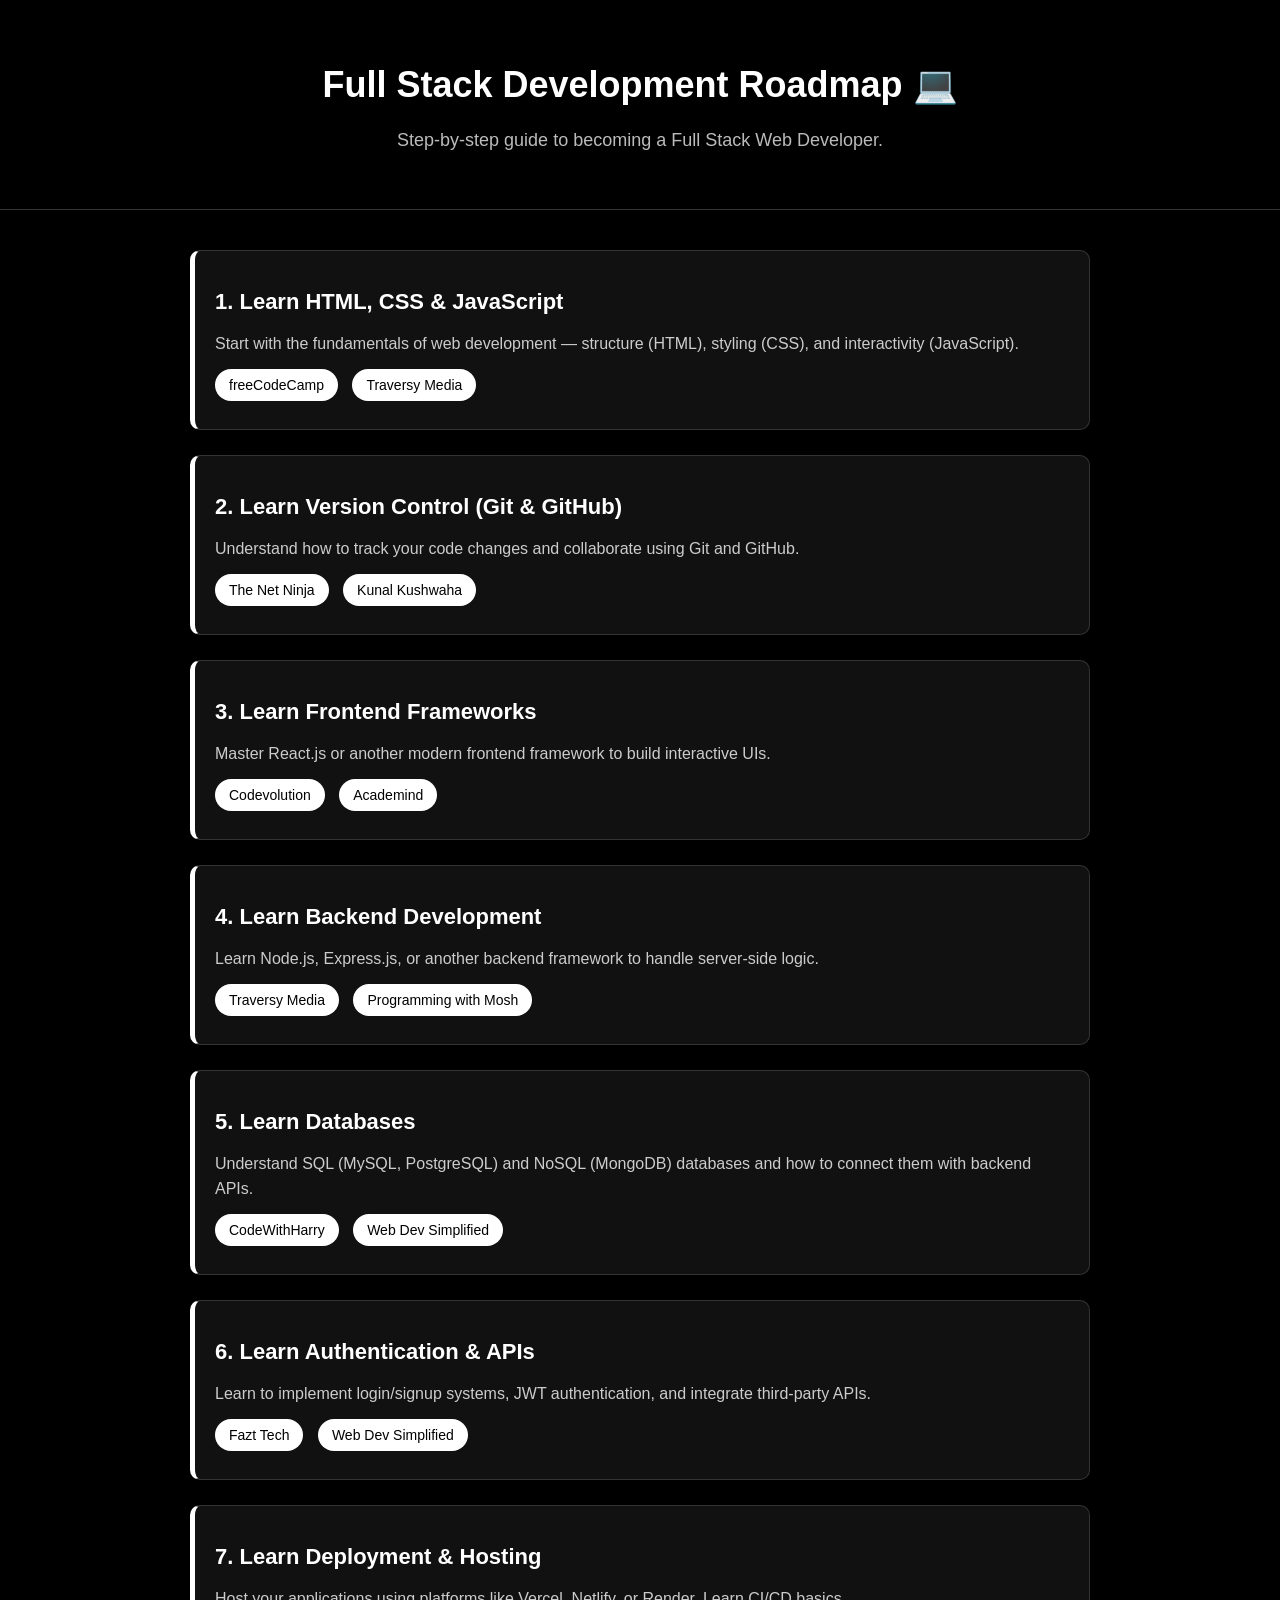
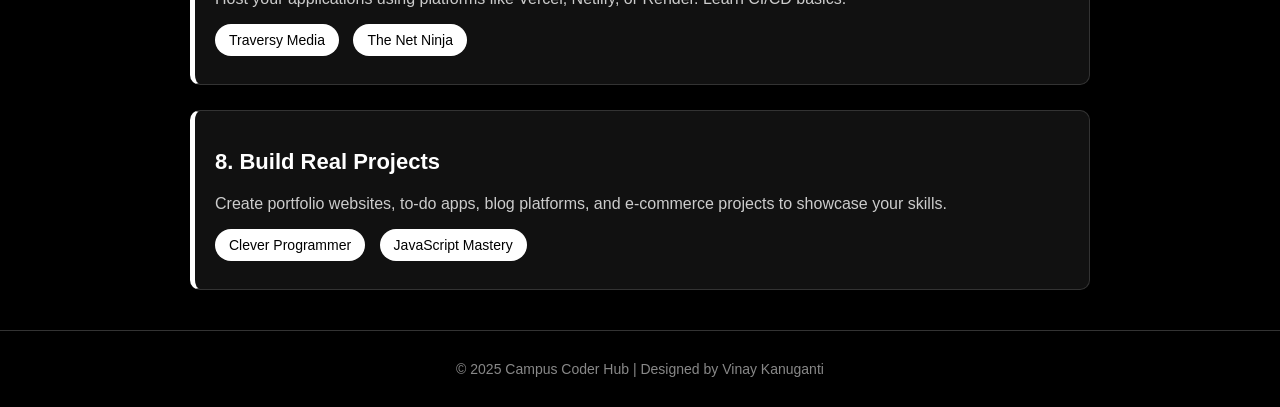
==== web.html @ 0ad8d2a1 "Add files via upload" ====
<!DOCTYPE html>
<html lang="en">
<head>
  <meta charset="UTF-8" />
  <meta name="viewport" content="width=device-width, initial-scale=1.0" />
  <title>Full Stack Development | Campus Coder Hub</title>
  <style>
    body {
      background-color: #000;
      color: #fff;
      font-family: 'Poppins', sans-serif;
      margin: 0;
      padding: 0;
    }

    header {
      text-align: center;
      padding: 40px 20px;
      border-bottom: 1px solid #333;
    }

    header h1 {
      font-size: 36px;
      color: #fff;
    }

    header p {
      color: #bbb;
      font-size: 18px;
    }

    .container {
      max-width: 900px;
      margin: 40px auto;
      padding: 0 20px;
    }

    .roadmap-step {
      background-color: #111;
      border: 1px solid #333;
      border-left: 5px solid #fff;
      border-radius: 10px;
      padding: 20px;
      margin-bottom: 25px;
      transition: transform 0.3s ease, border-left-color 0.3s ease;
    }

    .roadmap-step:hover {
      transform: translateY(-3px);
      border-left-color: #999;
    }

    .roadmap-step h2 {
      color: #fff;
      font-size: 22px;
      margin-bottom: 10px;
    }

    .roadmap-step p {
      color: #ccc;
      margin-bottom: 12px;
      line-height: 1.6;
    }

    .links a {
      display: inline-block;
      background-color: #fff;
      color: #000;
      text-decoration: none;
      padding: 8px 14px;
      border-radius: 20px;
      font-size: 14px;
      margin-right: 10px;
      margin-bottom: 8px;
      transition: background-color 0.3s ease, color 0.3s ease;
    }

    .links a:hover {
      background-color: #000;
      color: #fff;
      border: 1px solid #fff;
    }

    footer {
      text-align: center;
      padding: 30px;
      border-top: 1px solid #333;
      color: #888;
      font-size: 14px;
    }
  </style>
</head>
<body>
  <header>
    <h1>Full Stack Development Roadmap 💻</h1>
    <p>Step-by-step guide to becoming a Full Stack Web Developer.</p>
  </header>

  <div class="container">

    <div class="roadmap-step">
      <h2>1. Learn HTML, CSS & JavaScript</h2>
      <p>Start with the fundamentals of web development — structure (HTML), styling (CSS), and interactivity (JavaScript).</p>
      <div class="links">
        <a href="https://www.youtube.com/c/Freecodecamp" target="_blank">freeCodeCamp</a>
        <a href="https://www.youtube.com/c/TraversyMedia" target="_blank">Traversy Media</a>
      </div>
    </div>

    <div class="roadmap-step">
      <h2>2. Learn Version Control (Git & GitHub)</h2>
      <p>Understand how to track your code changes and collaborate using Git and GitHub.</p>
      <div class="links">
        <a href="https://www.youtube.com/c/TheNetNinja" target="_blank">The Net Ninja</a>
        <a href="https://www.youtube.com/c/KunalKushwaha" target="_blank">Kunal Kushwaha</a>
      </div>
    </div>

    <div class="roadmap-step">
      <h2>3. Learn Frontend Frameworks</h2>
      <p>Master React.js or another modern frontend framework to build interactive UIs.</p>
      <div class="links">
        <a href="https://www.youtube.com/c/Codevolution" target="_blank">Codevolution</a>
        <a href="https://www.youtube.com/c/Academind" target="_blank">Academind</a>
      </div>
    </div>

    <div class="roadmap-step">
      <h2>4. Learn Backend Development</h2>
      <p>Learn Node.js, Express.js, or another backend framework to handle server-side logic.</p>
      <div class="links">
        <a href="https://www.youtube.com/c/TraversyMedia" target="_blank">Traversy Media</a>
        <a href="https://www.youtube.com/c/ProgrammingwithMosh" target="_blank">Programming with Mosh</a>
      </div>
    </div>

    <div class="roadmap-step">
      <h2>5. Learn Databases</h2>
      <p>Understand SQL (MySQL, PostgreSQL) and NoSQL (MongoDB) databases and how to connect them with backend APIs.</p>
      <div class="links">
        <a href="https://www.youtube.com/c/CodeWithHarry" target="_blank">CodeWithHarry</a>
        <a href="https://www.youtube.com/c/WebDevSimplified" target="_blank">Web Dev Simplified</a>
      </div>
    </div>

    <div class="roadmap-step">
      <h2>6. Learn Authentication & APIs</h2>
      <p>Learn to implement login/signup systems, JWT authentication, and integrate third-party APIs.</p>
      <div class="links">
        <a href="https://www.youtube.com/c/FaztTech" target="_blank">Fazt Tech</a>
        <a href="https://www.youtube.com/c/WebDevSimplified" target="_blank">Web Dev Simplified</a>
      </div>
    </div>

    <div class="roadmap-step">
      <h2>7. Learn Deployment & Hosting</h2>
      <p>Host your applications using platforms like Vercel, Netlify, or Render. Learn CI/CD basics.</p>
      <div class="links">
        <a href="https://www.youtube.com/c/TraversyMedia" target="_blank">Traversy Media</a>
        <a href="https://www.youtube.com/c/NetNinja" target="_blank">The Net Ninja</a>
      </div>
    </div>

    <div class="roadmap-step">
      <h2>8. Build Real Projects</h2>
      <p>Create portfolio websites, to-do apps, blog platforms, and e-commerce projects to showcase your skills.</p>
      <div class="links">
        <a href="https://www.youtube.com/c/CleverProgrammer" target="_blank">Clever Programmer</a>
        <a href="https://www.youtube.com/c/JavaScriptMastery" target="_blank">JavaScript Mastery</a>
      </div>
    </div>

  </div>

  <footer>
    © 2025 Campus Coder Hub | Designed by Vinay Kanuganti
  </footer>
</body>
</html>
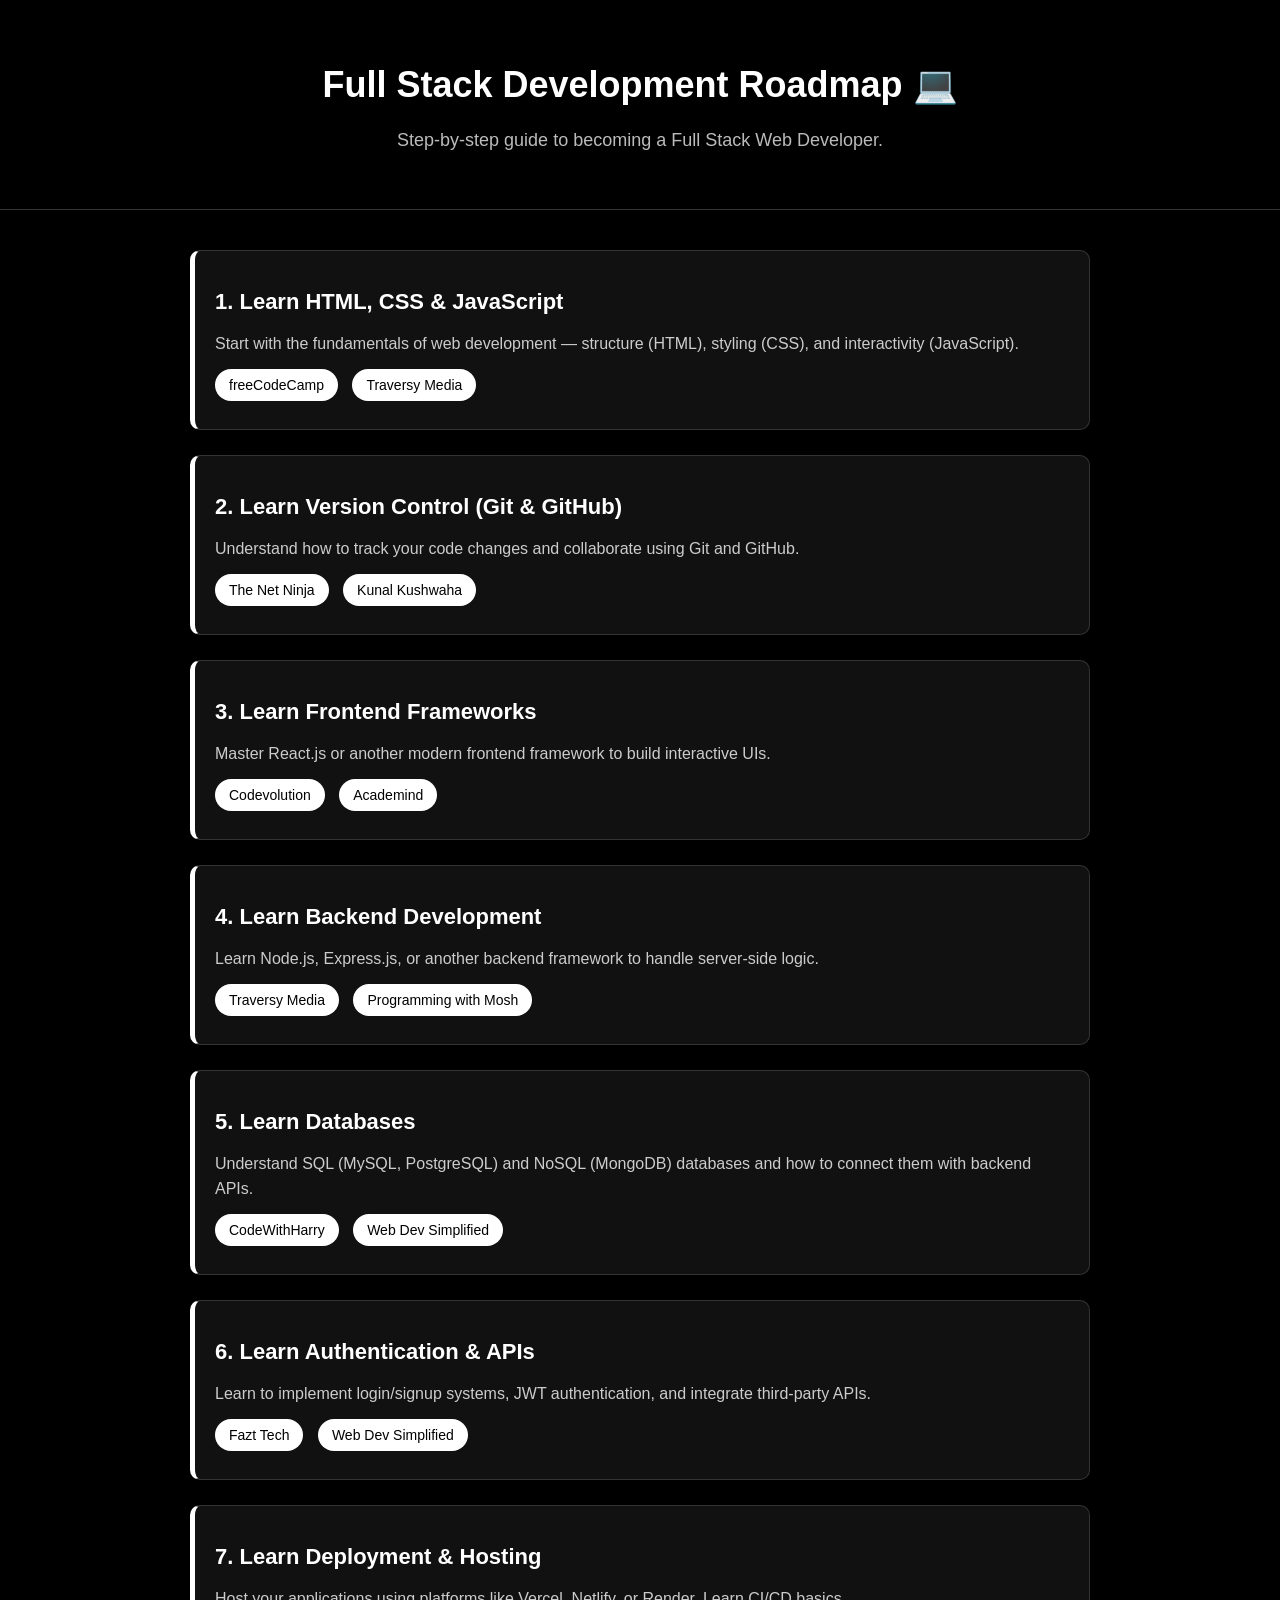
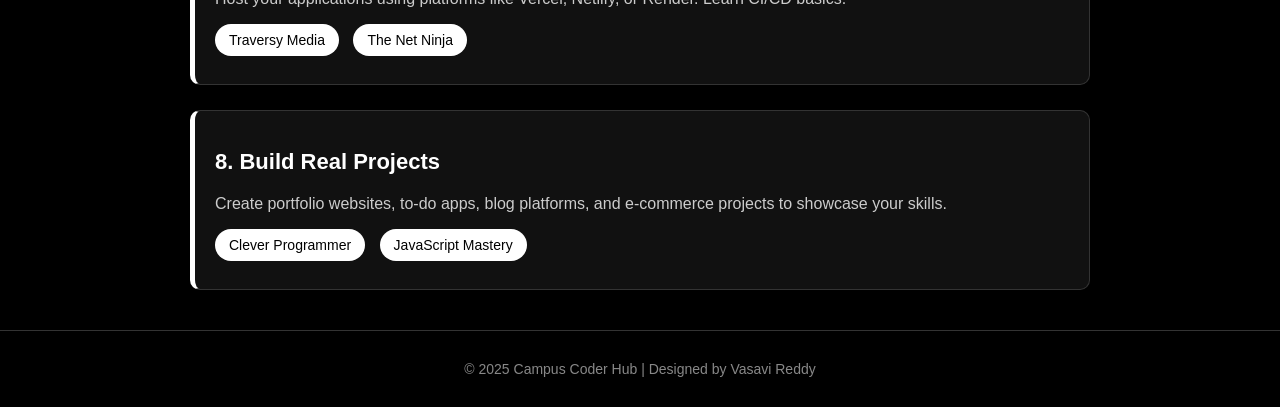
==== commit cdfaf0ee: "Update web.html" ====
--- a/web.html
+++ b/web.html
@@ -173,7 +173,7 @@
   </div>
 
   <footer>
-    © 2025 Campus Coder Hub | Designed by Vinay Kanuganti
+    © 2025 Campus Coder Hub | Designed by Vasavi Reddy
   </footer>
 </body>
 </html>
